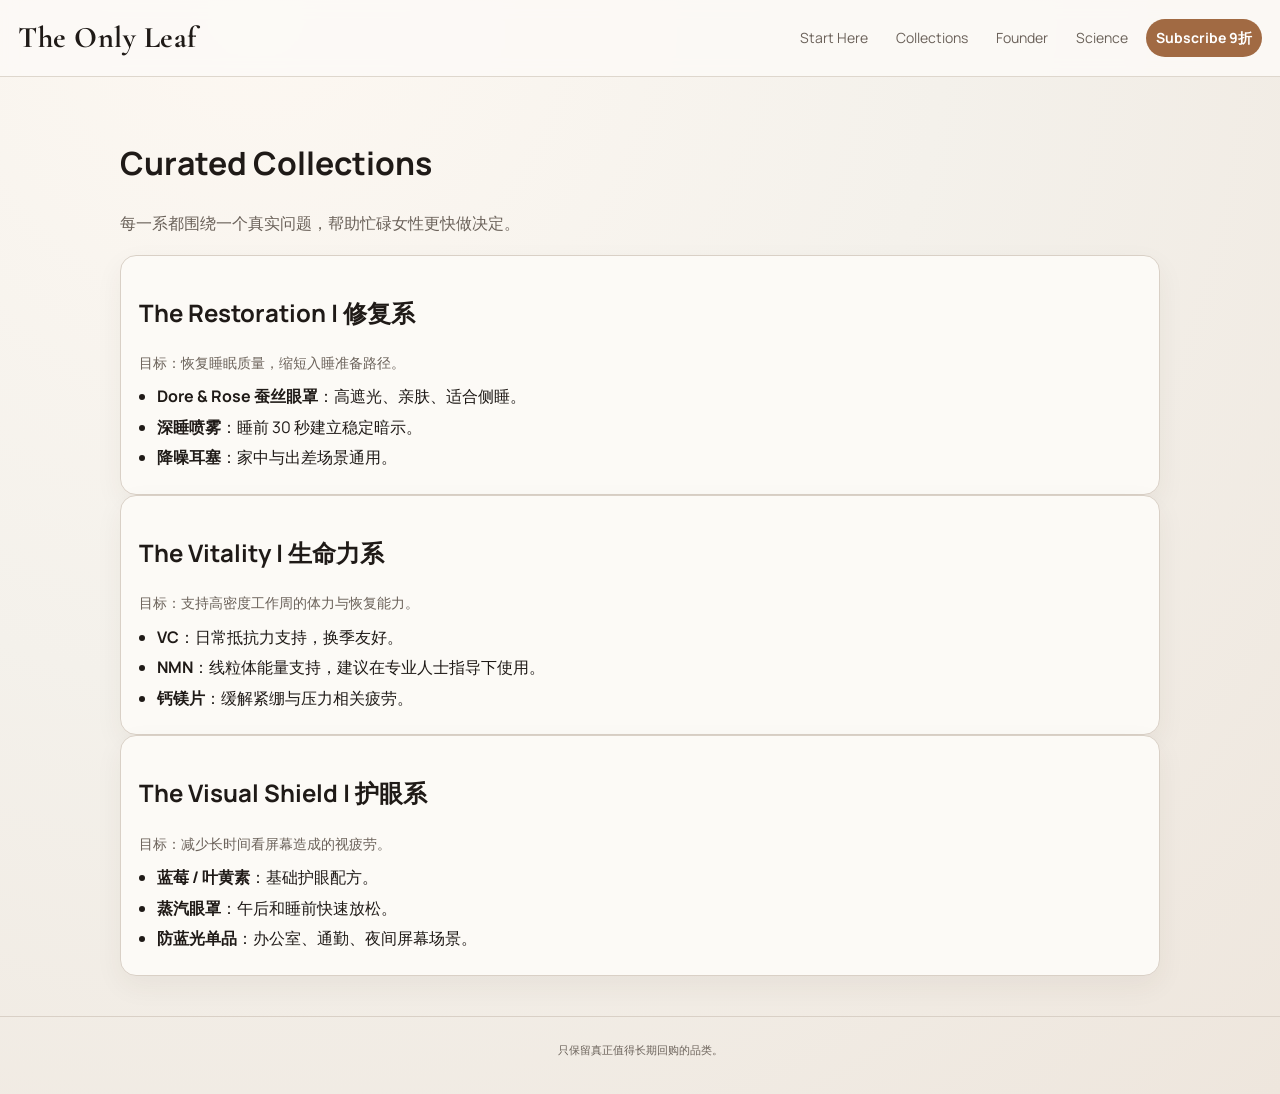
==== collections.html @ 2a1f6c55 "Initial site for The Only Leaf" ====
<!doctype html>
<html lang="zh-CN">
<head>
  <meta charset="utf-8" />
  <meta name="viewport" content="width=device-width,initial-scale=1" />
  <title>Collections | The Only Leaf</title>
  <meta name="description" content="The Only Leaf 三大策展系列：修复系、生命力系、护眼系。" />
  <link rel="stylesheet" href="css/style.css">
</head>
<body>
  <header class="site-header">
    <a class="logo" href="index.html">The Only Leaf</a>
    <nav class="nav">
      <a href="index.html#modules">Start Here</a>
      <a href="collections.html">Collections</a>
      <a href="founder.html">Founder</a>
      <a href="science.html">Science</a>
      <a href="subscription.html" class="cta">Subscribe 9折</a>
    </nav>
  </header>

  <main class="container">
    <div class="section-head">
      <h1>Curated Collections</h1>
      <p>每一系都围绕一个真实问题，帮助忙碌女性更快做决定。</p>
    </div>

    <section id="restoration" class="card">
      <h2>The Restoration | 修复系</h2>
      <p>目标：恢复睡眠质量，缩短入睡准备路径。</p>
      <ul>
        <li><strong>Dore & Rose 蚕丝眼罩</strong>：高遮光、亲肤、适合侧睡。</li>
        <li><strong>深睡喷雾</strong>：睡前 30 秒建立稳定暗示。</li>
        <li><strong>降噪耳塞</strong>：家中与出差场景通用。</li>
      </ul>
    </section>

    <section id="vitality" class="card">
      <h2>The Vitality | 生命力系</h2>
      <p>目标：支持高密度工作周的体力与恢复能力。</p>
      <ul>
        <li><strong>VC</strong>：日常抵抗力支持，换季友好。</li>
        <li><strong>NMN</strong>：线粒体能量支持，建议在专业人士指导下使用。</li>
        <li><strong>钙镁片</strong>：缓解紧绷与压力相关疲劳。</li>
      </ul>
    </section>

    <section id="visual" class="card">
      <h2>The Visual Shield | 护眼系</h2>
      <p>目标：减少长时间看屏幕造成的视疲劳。</p>
      <ul>
        <li><strong>蓝莓 / 叶黄素</strong>：基础护眼配方。</li>
        <li><strong>蒸汽眼罩</strong>：午后和睡前快速放松。</li>
        <li><strong>防蓝光单品</strong>：办公室、通勤、夜间屏幕场景。</li>
      </ul>
    </section>
  </main>

  <footer class="site-footer">
    <small>只保留真正值得长期回购的品类。</small>
  </footer>
</body>
</html>
---- css/style.css ----
@import url('https://fonts.googleapis.com/css2?family=Manrope:wght@400;500;700&family=Cormorant+Garamond:wght@500;600;700&display=swap');

:root {
  --bg: #f4f1eb;
  --panel: #fcfaf6;
  --ink: #1f1a17;
  --muted: #6b625a;
  --line: #d9d0c6;
  --accent: #a16a43;
  --accent-dark: #7f5031;
  --hero-shadow: rgba(31, 26, 23, 0.55);
  --radius: 16px;
  --radius-sm: 12px;
  --container: 1080px;
}

* {
  box-sizing: border-box;
}

html,
body {
  margin: 0;
  padding: 0;
  background: radial-gradient(circle at 20% 0%, #fdf8f2 0%, var(--bg) 46%, #eee6dd 100%);
  color: var(--ink);
  font-family: 'Manrope', 'Helvetica Neue', sans-serif;
  line-height: 1.6;
}

a {
  color: inherit;
}

.site-header {
  position: sticky;
  top: 0;
  z-index: 20;
  display: flex;
  justify-content: space-between;
  align-items: center;
  gap: 16px;
  padding: 14px 18px;
  border-bottom: 1px solid rgba(217, 208, 198, 0.85);
  background: rgba(252, 250, 246, 0.88);
  backdrop-filter: blur(8px);
}

.logo {
  text-decoration: none;
  font-family: 'Cormorant Garamond', Georgia, serif;
  font-size: 30px;
  letter-spacing: 0.5px;
  font-weight: 700;
}

.nav {
  display: flex;
  flex-wrap: wrap;
  align-items: center;
  justify-content: flex-end;
  gap: 8px;
}

.nav a {
  text-decoration: none;
  color: var(--muted);
  font-size: 14px;
  padding: 8px 10px;
  border-radius: 999px;
  transition: color 0.2s ease, background-color 0.2s ease;
}

.nav a:hover {
  color: var(--ink);
  background: rgba(161, 106, 67, 0.08);
}

.nav .cta {
  background: var(--accent);
  color: #fff;
  font-weight: 700;
}

.nav .cta:hover {
  background: var(--accent-dark);
  color: #fff;
}

main {
  animation: rise 0.65s ease both;
}

.hero {
  min-height: 66vh;
  display: grid;
  align-items: end;
  background-image:
    linear-gradient(120deg, var(--hero-shadow) 8%, rgba(31, 26, 23, 0.25) 55%, rgba(31, 26, 23, 0.5) 100%),
    url('https://images.unsplash.com/photo-1521572267360-ee0c2909d518?auto=format&fit=crop&w=1800&q=80');
  background-size: cover;
  background-position: center;
  color: #fff;
}

.hero-inner {
  max-width: var(--container);
  width: 100%;
  margin: 0 auto;
  padding: 72px 20px 44px;
}

.kicker {
  margin: 0 0 10px;
  letter-spacing: 1.1px;
  font-size: 12px;
  text-transform: uppercase;
  opacity: 0.9;
}

.slogan {
  margin: 0;
  max-width: 660px;
  font-family: 'Cormorant Garamond', Georgia, serif;
  font-size: clamp(36px, 6.2vw, 66px);
  line-height: 0.95;
}

.sub {
  margin: 14px 0 26px;
  max-width: 540px;
  font-size: 16px;
  opacity: 0.95;
}

.hero-ctas {
  display: flex;
  gap: 10px;
  flex-wrap: wrap;
}

.btn {
  display: inline-block;
  text-decoration: none;
  border-radius: 999px;
  padding: 11px 17px;
  font-weight: 700;
  border: 1px solid transparent;
  transition: transform 0.2s ease, background-color 0.2s ease, color 0.2s ease;
}

.btn:hover {
  transform: translateY(-1px);
}

.btn.primary {
  background: #fff;
  color: #221c18;
}

.btn.ghost {
  border-color: rgba(255, 255, 255, 0.8);
  color: #fff;
}

.btn.solid {
  background: var(--accent);
  color: #fff;
}

.btn.solid:hover {
  background: var(--accent-dark);
}

.container {
  max-width: var(--container);
  margin: 0 auto;
  padding: 40px 20px;
}

.section-head {
  margin-bottom: 18px;
}

.section-head h2 {
  margin: 0 0 6px;
  font-family: 'Cormorant Garamond', Georgia, serif;
  font-size: clamp(28px, 4.8vw, 40px);
  line-height: 1;
}

.section-head p {
  margin: 0;
  color: var(--muted);
}

.modules,
.collections-grid,
.info-grid,
.plans {
  display: grid;
  gap: 14px;
}

.modules {
  grid-template-columns: repeat(3, minmax(0, 1fr));
}

.module,
.card,
.plan,
.info-card,
.story-card,
.table-wrap {
  background: var(--panel);
  border: 1px solid var(--line);
  border-radius: var(--radius);
  padding: 18px;
  box-shadow: 0 10px 28px rgba(71, 51, 35, 0.06);
}

.module h3,
.card h3,
.plan h3,
.story-card h3,
.info-card h3 {
  margin: 0 0 8px;
  font-size: 20px;
}

.module p,
.card p,
.info-card p,
.plan p,
.story-card p {
  margin: 0;
  color: var(--muted);
  font-size: 14px;
}

.collections-grid {
  grid-template-columns: repeat(3, minmax(0, 1fr));
}

.card ul,
.plan ul,
.story-card ul,
.checklist {
  margin: 10px 0 0;
  padding-left: 18px;
}

.card li,
.plan li,
.story-card li,
.checklist li {
  margin: 5px 0;
}

.info-grid {
  grid-template-columns: 1.1fr 1fr;
}

.story-card {
  background: linear-gradient(130deg, #f7efe7 0%, #fdfbf8 100%);
}

.video-placeholder {
  margin-top: 12px;
  border-radius: var(--radius-sm);
  border: 1px dashed var(--line);
  min-height: 160px;
  display: grid;
  place-items: center;
  color: var(--muted);
  background: rgba(255, 255, 255, 0.75);
}

.table-wrap {
  overflow-x: auto;
}

table {
  width: 100%;
  border-collapse: collapse;
  min-width: 640px;
}

th,
td {
  text-align: left;
  border-bottom: 1px solid var(--line);
  padding: 10px 8px;
  vertical-align: top;
}

th {
  font-size: 12px;
  text-transform: uppercase;
  letter-spacing: 0.8px;
  color: var(--muted);
}

.small {
  font-size: 13px;
  color: var(--muted);
}

.plans {
  grid-template-columns: repeat(3, minmax(0, 1fr));
}

.plan.featured {
  border-color: #bb8f6f;
  background: linear-gradient(170deg, #fff7ef 0%, #fdf6ee 100%);
}

.plan .price {
  margin-top: 10px;
  font-weight: 700;
}

.site-footer {
  border-top: 1px solid var(--line);
  padding: 22px 20px 34px;
  text-align: center;
  color: var(--muted);
  font-size: 13px;
}

.reveal {
  opacity: 0;
  transform: translateY(10px);
  animation: reveal 0.55s ease forwards;
}

.reveal:nth-child(2) { animation-delay: 0.08s; }
.reveal:nth-child(3) { animation-delay: 0.16s; }

@keyframes rise {
  from {
    opacity: 0;
    transform: translateY(8px);
  }
  to {
    opacity: 1;
    transform: translateY(0);
  }
}

@keyframes reveal {
  to {
    opacity: 1;
    transform: translateY(0);
  }
}

@media (max-width: 960px) {
  .modules,
  .collections-grid,
  .plans,
  .info-grid {
    grid-template-columns: 1fr;
  }

  .hero {
    min-height: 58vh;
  }

  .hero-inner {
    padding-top: 58px;
  }
}

@media (max-width: 680px) {
  .site-header {
    padding: 12px 14px;
  }

  .logo {
    font-size: 24px;
  }

  .nav a {
    font-size: 13px;
    padding: 7px 9px;
  }

  .hero-inner {
    padding: 52px 16px 28px;
  }

  .container {
    padding: 28px 16px;
  }
}
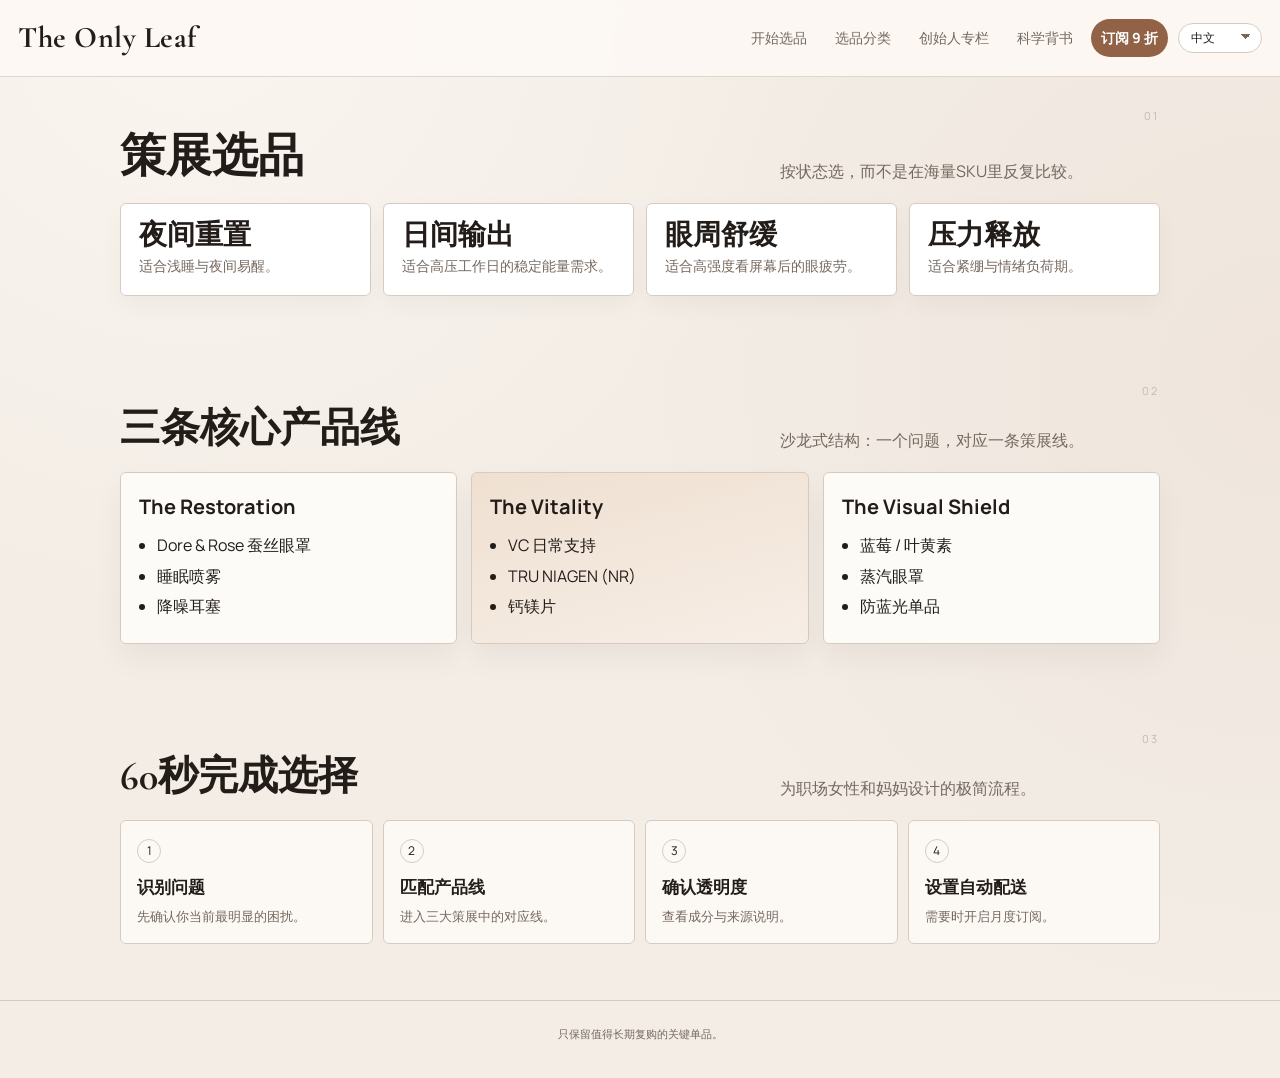
==== commit 3b7a7aa0: "Unify site with VIP salon visual language and multilingual UX" ====
--- a/collections.html
+++ b/collections.html
@@ -4,60 +4,100 @@
   <meta charset="utf-8" />
   <meta name="viewport" content="width=device-width,initial-scale=1" />
   <title>Collections | The Only Leaf</title>
-  <meta name="description" content="The Only Leaf 三大策展系列：修复系、生命力系、护眼系。" />
   <link rel="stylesheet" href="css/style.css">
 </head>
 <body>
   <header class="site-header">
     <a class="logo" href="index.html">The Only Leaf</a>
-    <nav class="nav">
-      <a href="index.html#modules">Start Here</a>
-      <a href="collections.html">Collections</a>
-      <a href="founder.html">Founder</a>
-      <a href="science.html">Science</a>
-      <a href="subscription.html" class="cta">Subscribe 9折</a>
-    </nav>
+    <div class="header-right">
+      <nav class="nav">
+        <a href="index.html#modules" data-i18n="nav_start">Start Here</a>
+        <a href="collections.html" data-i18n="nav_collections">Collections</a>
+        <a href="founder.html" data-i18n="nav_founder">Founder</a>
+        <a href="science.html" data-i18n="nav_science">Science</a>
+        <a href="subscription.html" class="cta" data-i18n="nav_subscribe">Subscribe 9折</a>
+      </nav>
+      <div class="lang-switch">
+        <label class="sr-only" for="lang-select">Language</label>
+        <select id="lang-select" class="lang-select" data-lang-select>
+          <option value="en">English</option>
+          <option value="ja">日本語</option>
+          <option value="zh">中文</option>
+        </select>
+      </div>
+    </div>
   </header>
 
-  <main class="container">
-    <div class="section-head">
-      <h1>Curated Collections</h1>
-      <p>每一系都围绕一个真实问题，帮助忙碌女性更快做决定。</p>
-    </div>
-
-    <section id="restoration" class="card">
-      <h2>The Restoration | 修复系</h2>
-      <p>目标：恢复睡眠质量，缩短入睡准备路径。</p>
-      <ul>
-        <li><strong>Dore & Rose 蚕丝眼罩</strong>：高遮光、亲肤、适合侧睡。</li>
-        <li><strong>深睡喷雾</strong>：睡前 30 秒建立稳定暗示。</li>
-        <li><strong>降噪耳塞</strong>：家中与出差场景通用。</li>
-      </ul>
+  <main>
+    <section class="container chapter" data-chapter="01">
+      <div class="section-head split-head">
+        <h1 data-i18n="title">Curated Collections</h1>
+        <p data-i18n="sub">Choose by lifestyle need, not by endless product lists.</p>
+      </div>
+      <div class="concern-grid">
+        <article class="concern-card"><h3 data-i18n="c1_t">Night Reset</h3><p data-i18n="c1_d">For shallow sleep and fragmented nights.</p></article>
+        <article class="concern-card"><h3 data-i18n="c2_t">Daily Output</h3><p data-i18n="c2_d">For stable energy during heavy workdays.</p></article>
+        <article class="concern-card"><h3 data-i18n="c3_t">Eye Relief</h3><p data-i18n="c3_d">For long screen exposure and dry eye strain.</p></article>
+        <article class="concern-card"><h3 data-i18n="c4_t">Stress Ease</h3><p data-i18n="c4_d">For physical tension and nervous overload.</p></article>
+      </div>
     </section>
 
-    <section id="vitality" class="card">
-      <h2>The Vitality | 生命力系</h2>
-      <p>目标：支持高密度工作周的体力与恢复能力。</p>
-      <ul>
-        <li><strong>VC</strong>：日常抵抗力支持，换季友好。</li>
-        <li><strong>NMN</strong>：线粒体能量支持，建议在专业人士指导下使用。</li>
-        <li><strong>钙镁片</strong>：缓解紧绷与压力相关疲劳。</li>
-      </ul>
+    <section class="container chapter" data-chapter="02">
+      <div class="section-head split-head">
+        <h2 data-i18n="col_title">The Core Lines</h2>
+        <p data-i18n="col_sub">A salon-like structure: one concern, one curated line.</p>
+      </div>
+      <div class="collections-grid">
+        <article class="card">
+          <h3 data-i18n="r_title">The Restoration</h3>
+          <ul>
+            <li data-i18n="r1">Dore & Rose silk eye mask</li>
+            <li data-i18n="r2">Sleep mist</li>
+            <li data-i18n="r3">Noise-reduction earplugs</li>
+          </ul>
+        </article>
+        <article class="card highlight-card">
+          <h3 data-i18n="v_title">The Vitality</h3>
+          <ul>
+            <li data-i18n="v1">VC daily support</li>
+            <li data-i18n="v2">TRU NIAGEN (NR)</li>
+            <li data-i18n="v3">Calcium + Magnesium</li>
+          </ul>
+        </article>
+        <article class="card">
+          <h3 data-i18n="s_title">The Visual Shield</h3>
+          <ul>
+            <li data-i18n="s1">Bilberry / Lutein</li>
+            <li data-i18n="s2">Steam eye mask</li>
+            <li data-i18n="s3">Blue-light protection item</li>
+          </ul>
+        </article>
+      </div>
     </section>
 
-    <section id="visual" class="card">
-      <h2>The Visual Shield | 护眼系</h2>
-      <p>目标：减少长时间看屏幕造成的视疲劳。</p>
-      <ul>
-        <li><strong>蓝莓 / 叶黄素</strong>：基础护眼配方。</li>
-        <li><strong>蒸汽眼罩</strong>：午后和睡前快速放松。</li>
-        <li><strong>防蓝光单品</strong>：办公室、通勤、夜间屏幕场景。</li>
-      </ul>
+    <section class="container chapter" data-chapter="03">
+      <div class="section-head split-head">
+        <h2 data-i18n="flow_title">How To Pick In 60 Seconds</h2>
+        <p data-i18n="flow_sub">Simple flow for busy working women and moms.</p>
+      </div>
+      <div class="flow-grid">
+        <article class="flow-step"><span>1</span><h3 data-i18n="f1_t">Identify</h3><p data-i18n="f1_d">Choose your current biggest concern.</p></article>
+        <article class="flow-step"><span>2</span><h3 data-i18n="f2_t">Match</h3><p data-i18n="f2_d">Enter one of the three curated lines.</p></article>
+        <article class="flow-step"><span>3</span><h3 data-i18n="f3_t">Confirm</h3><p data-i18n="f3_d">Check ingredient and sourcing notes.</p></article>
+        <article class="flow-step"><span>4</span><h3 data-i18n="f4_t">Automate</h3><p data-i18n="f4_d">Enable monthly delivery when needed.</p></article>
+      </div>
     </section>
   </main>
 
-  <footer class="site-footer">
-    <small>只保留真正值得长期回购的品类。</small>
-  </footer>
+  <footer class="site-footer"><small data-i18n="footer">Only essentials that earn repeat purchase stay here.</small></footer>
+
+  <script>
+    window.PAGE_I18N = {
+      zh:{nav_start:'开始选品',nav_collections:'选品分类',nav_founder:'创始人专栏',nav_science:'科学背书',nav_subscribe:'订阅 9 折',title:'策展选品',sub:'按状态选，而不是在海量SKU里反复比较。',c1_t:'夜间重置',c1_d:'适合浅睡与夜间易醒。',c2_t:'日间输出',c2_d:'适合高压工作日的稳定能量需求。',c3_t:'眼周舒缓',c3_d:'适合高强度看屏幕后的眼疲劳。',c4_t:'压力释放',c4_d:'适合紧绷与情绪负荷期。',col_title:'三条核心产品线',col_sub:'沙龙式结构：一个问题，对应一条策展线。',r_title:'The Restoration',r1:'Dore & Rose 蚕丝眼罩',r2:'睡眠喷雾',r3:'降噪耳塞',v_title:'The Vitality',v1:'VC 日常支持',v2:'TRU NIAGEN (NR)',v3:'钙镁片',s_title:'The Visual Shield',s1:'蓝莓 / 叶黄素',s2:'蒸汽眼罩',s3:'防蓝光单品',flow_title:'60秒完成选择',flow_sub:'为职场女性和妈妈设计的极简流程。',f1_t:'识别问题',f1_d:'先确认你当前最明显的困扰。',f2_t:'匹配产品线',f2_d:'进入三大策展中的对应线。',f3_t:'确认透明度',f3_d:'查看成分与来源说明。',f4_t:'设置自动配送',f4_d:'需要时开启月度订阅。',footer:'只保留值得长期复购的关键单品。'},
+      en:{nav_start:'Start Here',nav_collections:'Collections',nav_founder:'Founder',nav_science:'Science',nav_subscribe:'Subscribe 10% Off',title:'Curated Collections',sub:'Choose by need, not by endless product lists.',c1_t:'Night Reset',c1_d:'For shallow sleep and fragmented nights.',c2_t:'Daily Output',c2_d:'For stable energy during heavy workdays.',c3_t:'Eye Relief',c3_d:'For long screen exposure and dry eye strain.',c4_t:'Stress Ease',c4_d:'For physical tension and nervous overload.',col_title:'The Core Lines',col_sub:'A salon-like structure: one concern, one curated line.',r_title:'The Restoration',r1:'Dore & Rose silk eye mask',r2:'Sleep mist',r3:'Noise-reduction earplugs',v_title:'The Vitality',v1:'VC daily support',v2:'TRU NIAGEN (NR)',v3:'Calcium + Magnesium',s_title:'The Visual Shield',s1:'Bilberry / Lutein',s2:'Steam eye mask',s3:'Blue-light protection item',flow_title:'How To Pick In 60 Seconds',flow_sub:'Simple flow for busy working women and moms.',f1_t:'Identify',f1_d:'Choose your current biggest concern.',f2_t:'Match',f2_d:'Enter one of the three curated lines.',f3_t:'Confirm',f3_d:'Check ingredient and sourcing notes.',f4_t:'Automate',f4_d:'Enable monthly delivery when needed.',footer:'Only essentials that earn repeat purchase stay here.'},
+      ja:{nav_start:'はじめに',nav_collections:'コレクション',nav_founder:'Founder',nav_science:'科学情報',nav_subscribe:'定期便 10%OFF',title:'キュレーションコレクション',sub:'大量SKUではなく、悩み起点で選ぶ。',c1_t:'夜リセット',c1_d:'浅い睡眠・夜間覚醒に。',c2_t:'日中出力',c2_d:'高負荷日の安定エネルギーに。',c3_t:'目の緩和',c3_d:'長時間画面作業後の目疲れに。',c4_t:'ストレス緩和',c4_d:'緊張と負荷の高い時期に。',col_title:'3つのコアライン',col_sub:'サロン型構成: 1つの悩みに1つのライン。',r_title:'The Restoration',r1:'Dore & Rose シルクアイマスク',r2:'スリープミスト',r3:'ノイズ低減耳栓',v_title:'The Vitality',v1:'VC デイリーサポート',v2:'TRU NIAGEN (NR)',v3:'カルシウム + マグネシウム',s_title:'The Visual Shield',s1:'ビルベリー / ルテイン',s2:'蒸気アイマスク',s3:'ブルーライト対策アイテム',flow_title:'60秒で選ぶ方法',flow_sub:'働く女性とママ向けのシンプル導線。',f1_t:'課題確認',f1_d:'今の一番大きい悩みを決める。',f2_t:'ライン選択',f2_d:'3つのキュレーションから選ぶ。',f3_t:'透明性確認',f3_d:'成分と原料情報を確認。',f4_t:'自動配送',f4_d:'必要なら月次配送を設定。',footer:'リピート価値のある必須品のみを厳選。'}
+    };
+  </script>
+  <script src="js/i18n.js"></script>
 </body>
 </html>
--- a/css/style.css
+++ b/css/style.css
@@ -1,14 +1,14 @@
 @import url('https://fonts.googleapis.com/css2?family=Manrope:wght@400;500;700&family=Cormorant+Garamond:wght@500;600;700&display=swap');
 
 :root {
-  --bg: #f4f1eb;
-  --panel: #fcfaf6;
-  --ink: #1f1a17;
-  --muted: #6b625a;
-  --line: #d9d0c6;
-  --accent: #a16a43;
-  --accent-dark: #7f5031;
-  --hero-shadow: rgba(31, 26, 23, 0.55);
+  --bg: #f3ede6;
+  --panel: #fdfbf8;
+  --ink: #231d1a;
+  --muted: #75685f;
+  --line: #d7cbc0;
+  --accent: #916246;
+  --accent-dark: #764b33;
+  --hero-shadow: rgba(32, 24, 19, 0.52);
   --radius: 16px;
   --radius-sm: 12px;
   --container: 1080px;
@@ -22,7 +22,10 @@
 body {
   margin: 0;
   padding: 0;
-  background: radial-gradient(circle at 20% 0%, #fdf8f2 0%, var(--bg) 46%, #eee6dd 100%);
+  background:
+    radial-gradient(circle at 15% 0%, #faf5ef 0%, transparent 40%),
+    radial-gradient(circle at 100% 35%, #efe5dc 0%, transparent 45%),
+    var(--bg);
   color: var(--ink);
   font-family: 'Manrope', 'Helvetica Neue', sans-serif;
   line-height: 1.6;
@@ -42,7 +45,7 @@
   gap: 16px;
   padding: 14px 18px;
   border-bottom: 1px solid rgba(217, 208, 198, 0.85);
-  background: rgba(252, 250, 246, 0.88);
+  background: rgba(253, 249, 244, 0.88);
   backdrop-filter: blur(8px);
 }
 
@@ -62,6 +65,12 @@
   gap: 8px;
 }
 
+.header-right {
+  display: flex;
+  align-items: center;
+  gap: 10px;
+}
+
 .nav a {
   text-decoration: none;
   color: var(--muted);
@@ -87,6 +96,46 @@
   color: #fff;
 }
 
+.lang-switch {
+  display: inline-flex;
+  align-items: center;
+}
+
+.lang-select {
+  border: 1px solid var(--line);
+  border-radius: 999px;
+  background: #fff;
+  color: var(--ink);
+  font-size: 12px;
+  padding: 8px 30px 8px 12px;
+  line-height: 1;
+  appearance: none;
+  background-image:
+    linear-gradient(45deg, transparent 50%, var(--muted) 50%),
+    linear-gradient(135deg, var(--muted) 50%, transparent 50%);
+  background-position:
+    calc(100% - 15px) calc(50% - 1px),
+    calc(100% - 10px) calc(50% - 1px);
+  background-size: 5px 5px, 5px 5px;
+  background-repeat: no-repeat;
+}
+
+.lang-select:focus {
+  outline: 2px solid rgba(145, 98, 70, 0.24);
+  outline-offset: 1px;
+}
+
+.sr-only {
+  position: absolute;
+  width: 1px;
+  height: 1px;
+  padding: 0;
+  margin: -1px;
+  overflow: hidden;
+  clip: rect(0, 0, 0, 0);
+  border: 0;
+}
+
 main {
   animation: rise 0.65s ease both;
 }
@@ -95,12 +144,43 @@
   min-height: 66vh;
   display: grid;
   align-items: end;
-  background-image:
-    linear-gradient(120deg, var(--hero-shadow) 8%, rgba(31, 26, 23, 0.25) 55%, rgba(31, 26, 23, 0.5) 100%),
-    url('https://images.unsplash.com/photo-1521572267360-ee0c2909d518?auto=format&fit=crop&w=1800&q=80');
+  position: relative;
+  overflow: hidden;
+  background: #1e1714;
+  color: #fff;
+}
+
+.editorial-hero {
+  grid-template-columns: minmax(0, 1fr) 260px;
+  column-gap: 20px;
+}
+
+.hero::before {
+  content: "";
+  position: absolute;
+  inset: 0;
+  background: linear-gradient(120deg, var(--hero-shadow) 8%, rgba(31, 26, 23, 0.2) 55%, rgba(31, 26, 23, 0.55) 100%);
+  z-index: 1;
+}
+
+.hero-media {
+  position: absolute;
+  inset: 0;
+  z-index: 0;
+}
+
+.hero-track {
+  display: flex;
+  width: 200%;
+  height: 100%;
+  animation: heroScrollLTR 26s linear infinite;
+}
+
+.hero-slide {
+  flex: 0 0 calc(100% / 6);
+  height: 100%;
   background-size: cover;
   background-position: center;
-  color: #fff;
 }
 
 .hero-inner {
@@ -108,6 +188,34 @@
   width: 100%;
   margin: 0 auto;
   padding: 72px 20px 44px;
+  position: relative;
+  z-index: 2;
+}
+
+.hero-note {
+  align-self: end;
+  margin: 0 20px 44px 0;
+  padding: 16px;
+  border-radius: 14px;
+  border: 1px solid rgba(255, 255, 255, 0.36);
+  background: rgba(255, 255, 255, 0.08);
+  backdrop-filter: blur(4px);
+  position: relative;
+  z-index: 2;
+}
+
+.hero-note-label {
+  margin: 0;
+  font-size: 12px;
+  letter-spacing: 1px;
+  text-transform: uppercase;
+  opacity: 0.88;
+}
+
+.hero-note-copy {
+  margin: 8px 0 0;
+  font-size: 13px;
+  line-height: 1.55;
 }
 
 .kicker {
@@ -175,7 +283,28 @@
 .container {
   max-width: var(--container);
   margin: 0 auto;
-  padding: 40px 20px;
+  padding: 56px 20px;
+}
+
+.chapter {
+  position: relative;
+}
+
+.chapter::before {
+  content: attr(data-chapter);
+  position: absolute;
+  top: 30px;
+  right: 22px;
+  color: #c8b9ad;
+  font-size: 11px;
+  letter-spacing: 1.4px;
+}
+
+.split-head {
+  display: grid;
+  grid-template-columns: minmax(0, 1fr) minmax(280px, 380px);
+  gap: 18px;
+  align-items: end;
 }
 
 .section-head {
@@ -186,6 +315,13 @@
   margin: 0 0 6px;
   font-family: 'Cormorant Garamond', Georgia, serif;
   font-size: clamp(28px, 4.8vw, 40px);
+  line-height: 1;
+}
+
+.section-head h1 {
+  margin: 0 0 6px;
+  font-family: 'Cormorant Garamond', Georgia, serif;
+  font-size: clamp(32px, 5.2vw, 46px);
   line-height: 1;
 }
 
@@ -214,9 +350,9 @@
 .table-wrap {
   background: var(--panel);
   border: 1px solid var(--line);
-  border-radius: var(--radius);
+  border-radius: 6px;
   padding: 18px;
-  box-shadow: 0 10px 28px rgba(71, 51, 35, 0.06);
+  box-shadow: 0 14px 30px rgba(40, 28, 21, 0.05);
 }
 
 .module h3,
@@ -257,6 +393,189 @@
   margin: 5px 0;
 }
 
+.tone-soft {
+  background: #f6eee6;
+}
+
+.tone-plain {
+  background: #faf6f1;
+}
+
+.tone-dark {
+  background: #2f2520;
+  border-color: #2f2520;
+  color: #f5eeea;
+}
+
+.tone-dark p {
+  color: #e3d5cd;
+}
+
+.highlight-card {
+  background: linear-gradient(165deg, #efe0d1 0%, #f7eee6 100%);
+}
+
+.editorial-duo {
+  display: grid;
+  grid-template-columns: minmax(0, 1.35fr) minmax(260px, 0.65fr);
+  gap: 18px;
+  align-items: stretch;
+}
+
+.duo-main,
+.duo-side {
+  border: 1px solid var(--line);
+  border-radius: 6px;
+  padding: 24px;
+  background: var(--panel);
+}
+
+.duo-main h2 {
+  margin: 0 0 8px;
+  font-family: 'Cormorant Garamond', Georgia, serif;
+  font-size: clamp(28px, 4vw, 42px);
+  line-height: 0.98;
+}
+
+.duo-main p,
+.duo-side p {
+  margin: 0;
+  color: var(--muted);
+}
+
+.duo-side {
+  display: grid;
+  place-items: center;
+  background: #f1e4d8;
+}
+
+.duo-side p {
+  color: #4f3e34;
+  font-size: 15px;
+}
+
+.final-cta {
+  padding-top: 18px;
+}
+
+.concern-grid {
+  display: grid;
+  grid-template-columns: repeat(4, minmax(0, 1fr));
+  gap: 12px;
+}
+
+.concern-card {
+  border: 1px solid var(--line);
+  border-radius: 6px;
+  padding: 18px;
+  background: #fff;
+  box-shadow: 0 10px 24px rgba(38, 27, 20, 0.04);
+}
+
+.concern-card h3 {
+  margin: 0 0 6px;
+  font-family: 'Cormorant Garamond', Georgia, serif;
+  font-size: 28px;
+  line-height: 0.95;
+}
+
+.concern-card p {
+  margin: 0;
+  font-size: 14px;
+  color: var(--muted);
+}
+
+.feature-grid {
+  display: grid;
+  grid-template-columns: repeat(3, minmax(0, 1fr));
+  gap: 12px;
+}
+
+.feature-card {
+  border: 1px solid var(--line);
+  background: #fff;
+  border-radius: 6px;
+  padding: 18px;
+}
+
+.feature-card span {
+  display: block;
+  font-size: 11px;
+  letter-spacing: 1.4px;
+  color: #bba999;
+  margin-bottom: 10px;
+}
+
+.feature-card h3 {
+  margin: 0 0 8px;
+  font-size: 20px;
+}
+
+.feature-card p {
+  margin: 0;
+  color: var(--muted);
+  font-size: 14px;
+}
+
+.flow-grid {
+  display: grid;
+  grid-template-columns: repeat(4, minmax(0, 1fr));
+  gap: 10px;
+}
+
+.flow-step {
+  border: 1px solid var(--line);
+  border-radius: 6px;
+  background: #fcf9f5;
+  padding: 16px;
+}
+
+.flow-step span {
+  display: inline-block;
+  width: 24px;
+  height: 24px;
+  border-radius: 999px;
+  border: 1px solid var(--line);
+  text-align: center;
+  line-height: 22px;
+  font-size: 12px;
+  margin-bottom: 10px;
+}
+
+.flow-step h3 {
+  margin: 0 0 6px;
+  font-size: 17px;
+}
+
+.flow-step p {
+  margin: 0;
+  color: var(--muted);
+  font-size: 13px;
+}
+
+.faq-list {
+  display: grid;
+  gap: 10px;
+}
+
+.faq-list details {
+  border: 1px solid var(--line);
+  border-radius: 6px;
+  background: #fff;
+  padding: 12px 14px;
+}
+
+.faq-list summary {
+  cursor: pointer;
+  font-weight: 600;
+}
+
+.faq-list p {
+  margin: 8px 0 2px;
+  color: var(--muted);
+  font-size: 14px;
+}
+
 .info-grid {
   grid-template-columns: 1.1fr 1fr;
 }
@@ -355,11 +674,25 @@
   }
 }
 
+@keyframes heroScrollLTR {
+  from {
+    transform: translateX(-50%);
+  }
+  to {
+    transform: translateX(0);
+  }
+}
+
 @media (max-width: 960px) {
   .modules,
   .collections-grid,
   .plans,
-  .info-grid {
+  .info-grid,
+  .split-head,
+  .editorial-duo,
+  .concern-grid,
+  .feature-grid,
+  .flow-grid {
     grid-template-columns: 1fr;
   }
 
@@ -369,6 +702,14 @@
 
   .hero-inner {
     padding-top: 58px;
+  }
+
+  .editorial-hero {
+    grid-template-columns: 1fr;
+  }
+
+  .hero-note {
+    margin: 0 16px 28px;
   }
 }
 
@@ -386,6 +727,16 @@
     padding: 7px 9px;
   }
 
+  .header-right {
+    width: 100%;
+    justify-content: space-between;
+  }
+
+  .lang-select {
+    padding: 7px 28px 7px 10px;
+    font-size: 11px;
+  }
+
   .hero-inner {
     padding: 52px 16px 28px;
   }
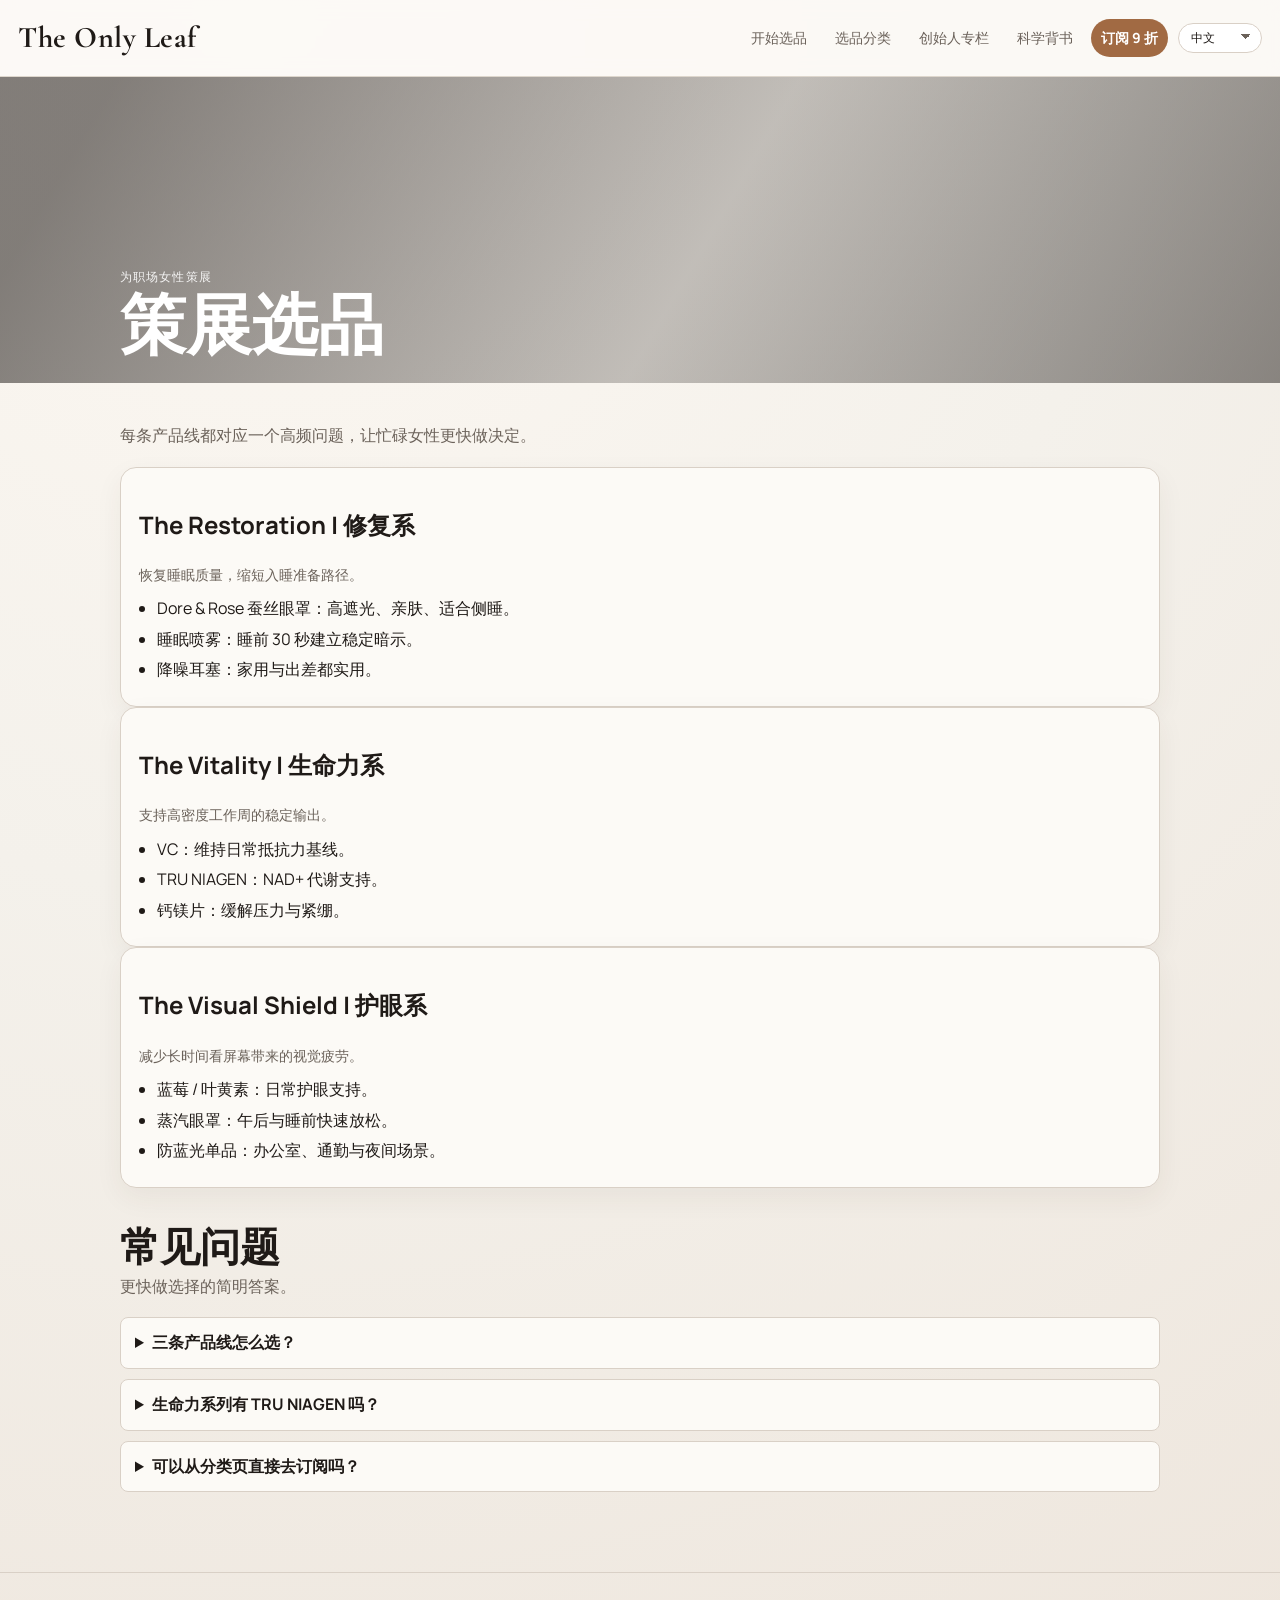
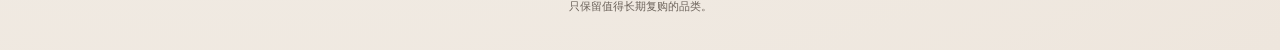
==== commit 1affac09: "Sync trilingual content updates across site" ====
--- a/collections.html
+++ b/collections.html
@@ -4,6 +4,7 @@
   <meta charset="utf-8" />
   <meta name="viewport" content="width=device-width,initial-scale=1" />
   <title>Collections | The Only Leaf</title>
+  <meta name="description" content="The Only Leaf 三大策展系列：修复系、生命力系、护眼系。" />
   <link rel="stylesheet" href="css/style.css">
 </head>
 <body>
@@ -22,81 +23,182 @@
         <select id="lang-select" class="lang-select" data-lang-select>
           <option value="en">English</option>
           <option value="ja">日本語</option>
-          <option value="zh">中文</option>
+          <option value="zh-CN">中文</option>
         </select>
       </div>
     </div>
   </header>
 
-  <main>
-    <section class="container chapter" data-chapter="01">
-      <div class="section-head split-head">
-        <h1 data-i18n="title">Curated Collections</h1>
-        <p data-i18n="sub">Choose by lifestyle need, not by endless product lists.</p>
+  <section class="mini-hero">
+    <div class="mini-hero-inner">
+      <p class="kicker" data-i18n="hero_kicker">Premium Edit for Working Women</p>
+      <h1 class="slogan" data-i18n="hero_title">Curated Collections</h1>
+    </div>
+  </section>
+
+  <main class="container">
+    <div class="section-head">
+      <p data-i18n="intro">Each line solves one high-frequency challenge for busy women.</p>
+    </div>
+
+    <section id="restoration" class="card">
+      <h2 data-i18n="r_title">The Restoration | 修复系</h2>
+      <p data-i18n="r_desc">Restore sleep quality and shorten pre-sleep preparation.</p>
+      <ul>
+        <li data-i18n="r_1"><strong>Dore & Rose Silk Eye Mask</strong>: blackout, skin-friendly, side-sleep ready.</li>
+        <li data-i18n="r_2"><strong>Sleep Mist</strong>: a 30-second pre-sleep cue.</li>
+        <li data-i18n="r_3"><strong>Noise-Reduction Earplugs</strong>: practical for both home and travel.</li>
+      </ul>
+    </section>
+
+    <section id="vitality" class="card">
+      <h2 data-i18n="v_title">The Vitality | 生命力系</h2>
+      <p data-i18n="v_desc">Support stable output during high-density work weeks.</p>
+      <ul>
+        <li data-i18n="v_1"><strong>VC</strong>: daily immune baseline support.</li>
+        <li data-i18n="v_2"><strong>TRU NIAGEN</strong>: NAD+ metabolic support.</li>
+        <li data-i18n="v_3"><strong>Calcium + Magnesium</strong>: stress and tension support.</li>
+      </ul>
+    </section>
+
+    <section id="visual" class="card">
+      <h2 data-i18n="s_title">The Visual Shield | 护眼系</h2>
+      <p data-i18n="s_desc">Reduce visual fatigue from prolonged screen exposure.</p>
+      <ul>
+        <li data-i18n="s_1"><strong>Bilberry / Lutein</strong>: daily visual support.</li>
+        <li data-i18n="s_2"><strong>Steam Eye Mask</strong>: quick midday and bedtime reset.</li>
+        <li data-i18n="s_3"><strong>Blue-light essentials</strong>: office, commute, and night screen use.</li>
+      </ul>
+    </section>
+
+    <section class="container" style="padding-left:0;padding-right:0;">
+      <div class="section-head">
+        <h2 data-i18n="faq_title">FAQ</h2>
+        <p data-i18n="faq_sub">Quick answers for faster selection.</p>
       </div>
-      <div class="concern-grid">
-        <article class="concern-card"><h3 data-i18n="c1_t">Night Reset</h3><p data-i18n="c1_d">For shallow sleep and fragmented nights.</p></article>
-        <article class="concern-card"><h3 data-i18n="c2_t">Daily Output</h3><p data-i18n="c2_d">For stable energy during heavy workdays.</p></article>
-        <article class="concern-card"><h3 data-i18n="c3_t">Eye Relief</h3><p data-i18n="c3_d">For long screen exposure and dry eye strain.</p></article>
-        <article class="concern-card"><h3 data-i18n="c4_t">Stress Ease</h3><p data-i18n="c4_d">For physical tension and nervous overload.</p></article>
+      <div class="faq-list">
+        <details><summary data-i18n="faq_1_q">How do I choose among the three lines?</summary><p data-i18n="faq_1_a">Start from your top concern: sleep, energy, or eye strain.</p></details>
+        <details><summary data-i18n="faq_2_q">Is TRU NIAGEN included in vitality?</summary><p data-i18n="faq_2_a">Yes, it is one of the core picks in The Vitality line.</p></details>
+        <details><summary data-i18n="faq_3_q">Can I subscribe directly from a collection?</summary><p data-i18n="faq_3_a">Yes, jump to subscription and choose the nearest matching plan.</p></details>
       </div>
     </section>
-
-    <section class="container chapter" data-chapter="02">
-      <div class="section-head split-head">
-        <h2 data-i18n="col_title">The Core Lines</h2>
-        <p data-i18n="col_sub">A salon-like structure: one concern, one curated line.</p>
-      </div>
-      <div class="collections-grid">
-        <article class="card">
-          <h3 data-i18n="r_title">The Restoration</h3>
-          <ul>
-            <li data-i18n="r1">Dore & Rose silk eye mask</li>
-            <li data-i18n="r2">Sleep mist</li>
-            <li data-i18n="r3">Noise-reduction earplugs</li>
-          </ul>
-        </article>
-        <article class="card highlight-card">
-          <h3 data-i18n="v_title">The Vitality</h3>
-          <ul>
-            <li data-i18n="v1">VC daily support</li>
-            <li data-i18n="v2">TRU NIAGEN (NR)</li>
-            <li data-i18n="v3">Calcium + Magnesium</li>
-          </ul>
-        </article>
-        <article class="card">
-          <h3 data-i18n="s_title">The Visual Shield</h3>
-          <ul>
-            <li data-i18n="s1">Bilberry / Lutein</li>
-            <li data-i18n="s2">Steam eye mask</li>
-            <li data-i18n="s3">Blue-light protection item</li>
-          </ul>
-        </article>
-      </div>
-    </section>
-
-    <section class="container chapter" data-chapter="03">
-      <div class="section-head split-head">
-        <h2 data-i18n="flow_title">How To Pick In 60 Seconds</h2>
-        <p data-i18n="flow_sub">Simple flow for busy working women and moms.</p>
-      </div>
-      <div class="flow-grid">
-        <article class="flow-step"><span>1</span><h3 data-i18n="f1_t">Identify</h3><p data-i18n="f1_d">Choose your current biggest concern.</p></article>
-        <article class="flow-step"><span>2</span><h3 data-i18n="f2_t">Match</h3><p data-i18n="f2_d">Enter one of the three curated lines.</p></article>
-        <article class="flow-step"><span>3</span><h3 data-i18n="f3_t">Confirm</h3><p data-i18n="f3_d">Check ingredient and sourcing notes.</p></article>
-        <article class="flow-step"><span>4</span><h3 data-i18n="f4_t">Automate</h3><p data-i18n="f4_d">Enable monthly delivery when needed.</p></article>
-      </div>
-    </section>
   </main>
 
-  <footer class="site-footer"><small data-i18n="footer">Only essentials that earn repeat purchase stay here.</small></footer>
+  <footer class="site-footer">
+    <small data-i18n="footer">Only categories worth long-term repeat purchase stay here.</small>
+  </footer>
 
   <script>
     window.PAGE_I18N = {
-      zh:{nav_start:'开始选品',nav_collections:'选品分类',nav_founder:'创始人专栏',nav_science:'科学背书',nav_subscribe:'订阅 9 折',title:'策展选品',sub:'按状态选，而不是在海量SKU里反复比较。',c1_t:'夜间重置',c1_d:'适合浅睡与夜间易醒。',c2_t:'日间输出',c2_d:'适合高压工作日的稳定能量需求。',c3_t:'眼周舒缓',c3_d:'适合高强度看屏幕后的眼疲劳。',c4_t:'压力释放',c4_d:'适合紧绷与情绪负荷期。',col_title:'三条核心产品线',col_sub:'沙龙式结构：一个问题，对应一条策展线。',r_title:'The Restoration',r1:'Dore & Rose 蚕丝眼罩',r2:'睡眠喷雾',r3:'降噪耳塞',v_title:'The Vitality',v1:'VC 日常支持',v2:'TRU NIAGEN (NR)',v3:'钙镁片',s_title:'The Visual Shield',s1:'蓝莓 / 叶黄素',s2:'蒸汽眼罩',s3:'防蓝光单品',flow_title:'60秒完成选择',flow_sub:'为职场女性和妈妈设计的极简流程。',f1_t:'识别问题',f1_d:'先确认你当前最明显的困扰。',f2_t:'匹配产品线',f2_d:'进入三大策展中的对应线。',f3_t:'确认透明度',f3_d:'查看成分与来源说明。',f4_t:'设置自动配送',f4_d:'需要时开启月度订阅。',footer:'只保留值得长期复购的关键单品。'},
-      en:{nav_start:'Start Here',nav_collections:'Collections',nav_founder:'Founder',nav_science:'Science',nav_subscribe:'Subscribe 10% Off',title:'Curated Collections',sub:'Choose by need, not by endless product lists.',c1_t:'Night Reset',c1_d:'For shallow sleep and fragmented nights.',c2_t:'Daily Output',c2_d:'For stable energy during heavy workdays.',c3_t:'Eye Relief',c3_d:'For long screen exposure and dry eye strain.',c4_t:'Stress Ease',c4_d:'For physical tension and nervous overload.',col_title:'The Core Lines',col_sub:'A salon-like structure: one concern, one curated line.',r_title:'The Restoration',r1:'Dore & Rose silk eye mask',r2:'Sleep mist',r3:'Noise-reduction earplugs',v_title:'The Vitality',v1:'VC daily support',v2:'TRU NIAGEN (NR)',v3:'Calcium + Magnesium',s_title:'The Visual Shield',s1:'Bilberry / Lutein',s2:'Steam eye mask',s3:'Blue-light protection item',flow_title:'How To Pick In 60 Seconds',flow_sub:'Simple flow for busy working women and moms.',f1_t:'Identify',f1_d:'Choose your current biggest concern.',f2_t:'Match',f2_d:'Enter one of the three curated lines.',f3_t:'Confirm',f3_d:'Check ingredient and sourcing notes.',f4_t:'Automate',f4_d:'Enable monthly delivery when needed.',footer:'Only essentials that earn repeat purchase stay here.'},
-      ja:{nav_start:'はじめに',nav_collections:'コレクション',nav_founder:'Founder',nav_science:'科学情報',nav_subscribe:'定期便 10%OFF',title:'キュレーションコレクション',sub:'大量SKUではなく、悩み起点で選ぶ。',c1_t:'夜リセット',c1_d:'浅い睡眠・夜間覚醒に。',c2_t:'日中出力',c2_d:'高負荷日の安定エネルギーに。',c3_t:'目の緩和',c3_d:'長時間画面作業後の目疲れに。',c4_t:'ストレス緩和',c4_d:'緊張と負荷の高い時期に。',col_title:'3つのコアライン',col_sub:'サロン型構成: 1つの悩みに1つのライン。',r_title:'The Restoration',r1:'Dore & Rose シルクアイマスク',r2:'スリープミスト',r3:'ノイズ低減耳栓',v_title:'The Vitality',v1:'VC デイリーサポート',v2:'TRU NIAGEN (NR)',v3:'カルシウム + マグネシウム',s_title:'The Visual Shield',s1:'ビルベリー / ルテイン',s2:'蒸気アイマスク',s3:'ブルーライト対策アイテム',flow_title:'60秒で選ぶ方法',flow_sub:'働く女性とママ向けのシンプル導線。',f1_t:'課題確認',f1_d:'今の一番大きい悩みを決める。',f2_t:'ライン選択',f2_d:'3つのキュレーションから選ぶ。',f3_t:'透明性確認',f3_d:'成分と原料情報を確認。',f4_t:'自動配送',f4_d:'必要なら月次配送を設定。',footer:'リピート価値のある必須品のみを厳選。'}
-    };
+    "zh-CN": {
+        "_meta_title": "Collections | The Only Leaf",
+        "_meta_description": "修复系、生命力系、护眼系三大分类，帮助忙碌女性更快完成高质量选品。",
+        "nav_start": "开始选品",
+        "nav_collections": "选品分类",
+        "nav_founder": "创始人专栏",
+        "nav_science": "科学背书",
+        "nav_subscribe": "订阅 9 折",
+        "hero_kicker": "为职场女性策展",
+        "hero_title": "策展选品",
+        "intro": "每条产品线都对应一个高频问题，让忙碌女性更快做决定。",
+        "r_title": "The Restoration | 修复系",
+        "r_desc": "恢复睡眠质量，缩短入睡准备路径。",
+        "r_1": "Dore & Rose 蚕丝眼罩：高遮光、亲肤、适合侧睡。",
+        "r_2": "睡眠喷雾：睡前 30 秒建立稳定暗示。",
+        "r_3": "降噪耳塞：家用与出差都实用。",
+        "v_title": "The Vitality | 生命力系",
+        "v_desc": "支持高密度工作周的稳定输出。",
+        "v_1": "VC：维持日常抵抗力基线。",
+        "v_2": "TRU NIAGEN：NAD+ 代谢支持。",
+        "v_3": "钙镁片：缓解压力与紧绷。",
+        "s_title": "The Visual Shield | 护眼系",
+        "s_desc": "减少长时间看屏幕带来的视觉疲劳。",
+        "s_1": "蓝莓 / 叶黄素：日常护眼支持。",
+        "s_2": "蒸汽眼罩：午后与睡前快速放松。",
+        "s_3": "防蓝光单品：办公室、通勤与夜间场景。",
+        "faq_title": "常见问题",
+        "faq_sub": "更快做选择的简明答案。",
+        "faq_1_q": "三条产品线怎么选？",
+        "faq_1_a": "从你的首要困扰出发：睡眠、能量或眼疲劳。",
+        "faq_2_q": "生命力系列有 TRU NIAGEN 吗？",
+        "faq_2_a": "有，它是 The Vitality 的核心单品之一。",
+        "faq_3_q": "可以从分类页直接去订阅吗？",
+        "faq_3_a": "可以，跳转订阅页选择对应计划即可。",
+        "footer": "只保留值得长期复购的品类。"
+    },
+    "en": {
+        "_meta_title": "Collections | The Only Leaf",
+        "_meta_description": "Explore restoration, vitality, and visual shield lines curated for busy working women and mothers.",
+        "nav_start": "Start Here",
+        "nav_collections": "Collections",
+        "nav_founder": "Founder",
+        "nav_science": "Science",
+        "nav_subscribe": "Subscribe 9% Off",
+        "hero_kicker": "Premium Edit for Working Women",
+        "hero_title": "Curated Collections",
+        "intro": "Each line solves one high-frequency challenge for busy women.",
+        "r_title": "The Restoration",
+        "r_desc": "Restore sleep quality and shorten pre-sleep preparation.",
+        "r_1": "Dore & Rose Silk Eye Mask: blackout, skin-friendly, side-sleep ready.",
+        "r_2": "Sleep Mist: a 30-second pre-sleep cue.",
+        "r_3": "Noise-Reduction Earplugs: practical for both home and travel.",
+        "v_title": "The Vitality",
+        "v_desc": "Support stable output during high-density work weeks.",
+        "v_1": "VC: daily immune baseline support.",
+        "v_2": "TRU NIAGEN: NAD+ metabolic support.",
+        "v_3": "Calcium + Magnesium: stress and tension support.",
+        "s_title": "The Visual Shield",
+        "s_desc": "Reduce visual fatigue from prolonged screen exposure.",
+        "s_1": "Bilberry / Lutein: daily visual support.",
+        "s_2": "Steam Eye Mask: quick midday and bedtime reset.",
+        "s_3": "Blue-light essentials: office, commute, and night screen use.",
+        "faq_title": "FAQ",
+        "faq_sub": "Quick answers for faster selection.",
+        "faq_1_q": "How do I choose among the three lines?",
+        "faq_1_a": "Start from your top concern: sleep, energy, or eye strain.",
+        "faq_2_q": "Is TRU NIAGEN included in vitality?",
+        "faq_2_a": "Yes, it is one of the core picks in The Vitality line.",
+        "faq_3_q": "Can I subscribe directly from a collection?",
+        "faq_3_a": "Yes, jump to subscription and choose the nearest matching plan.",
+        "footer": "Only categories worth long-term repeat purchase stay here."
+    },
+    "ja": {
+        "_meta_title": "Collections | The Only Leaf",
+        "_meta_description": "修復・生命力・護眼の3ラインから、忙しい女性向けに最適な選択を提案します。",
+        "nav_start": "はじめに",
+        "nav_collections": "コレクション",
+        "nav_founder": "創業者",
+        "nav_science": "科学情報",
+        "nav_subscribe": "定期便 9%OFF",
+        "hero_kicker": "働く女性のための厳選",
+        "hero_title": "キュレーションコレクション",
+        "intro": "各ラインは忙しい女性の高頻度課題を1つずつ解決します。",
+        "r_title": "The Restoration",
+        "r_desc": "睡眠の質を整え、就寝準備を短縮。",
+        "r_1": "Dore & Rose シルクアイマスク：高遮光・肌にやさしい・横向き寝対応。",
+        "r_2": "スリープミスト：就寝前30秒の習慣。",
+        "r_3": "ノイズ低減耳栓：自宅と移動の両方で実用的。",
+        "v_title": "The Vitality",
+        "v_desc": "高密度な仕事週間でも安定出力を支援。",
+        "v_1": "VC：日常の免疫ベースを支える。",
+        "v_2": "TRU NIAGEN：NAD+ 代謝サポート。",
+        "v_3": "カルシウム+マグネシウム：緊張とストレスケア。",
+        "s_title": "The Visual Shield",
+        "s_desc": "長時間スクリーンによる視覚疲労を軽減。",
+        "s_1": "ビルベリー / ルテイン：日常の目サポート。",
+        "s_2": "蒸気アイマスク：昼と夜のクイックリセット。",
+        "s_3": "ブルーライト対策：職場・通勤・夜間画面。",
+        "faq_title": "FAQ",
+        "faq_sub": "より早く選ぶための簡潔な回答。",
+        "faq_1_q": "3つのラインはどう選べばいいですか？",
+        "faq_1_a": "最優先の悩み（睡眠・エネルギー・目疲れ）から選んでください。",
+        "faq_2_q": "VitalityにTRU NIAGENは含まれますか？",
+        "faq_2_a": "はい。The Vitality の主要ピックの一つです。",
+        "faq_3_q": "コレクションから直接定期便に進めますか？",
+        "faq_3_a": "はい。対応プランを選んでそのまま進めます。",
+        "footer": "長期リピート価値のあるカテゴリだけを残します。"
+    }
+};
   </script>
   <script src="js/i18n.js"></script>
 </body>
--- a/css/style.css
+++ b/css/style.css
@@ -1,14 +1,14 @@
 @import url('https://fonts.googleapis.com/css2?family=Manrope:wght@400;500;700&family=Cormorant+Garamond:wght@500;600;700&display=swap');
 
 :root {
-  --bg: #f3ede6;
-  --panel: #fdfbf8;
-  --ink: #231d1a;
-  --muted: #75685f;
-  --line: #d7cbc0;
-  --accent: #916246;
-  --accent-dark: #764b33;
-  --hero-shadow: rgba(32, 24, 19, 0.52);
+  --bg: #f4f1eb;
+  --panel: #fcfaf6;
+  --ink: #1f1a17;
+  --muted: #6b625a;
+  --line: #d9d0c6;
+  --accent: #a16a43;
+  --accent-dark: #7f5031;
+  --hero-shadow: rgba(31, 26, 23, 0.55);
   --radius: 16px;
   --radius-sm: 12px;
   --container: 1080px;
@@ -22,10 +22,7 @@
 body {
   margin: 0;
   padding: 0;
-  background:
-    radial-gradient(circle at 15% 0%, #faf5ef 0%, transparent 40%),
-    radial-gradient(circle at 100% 35%, #efe5dc 0%, transparent 45%),
-    var(--bg);
+  background: radial-gradient(circle at 20% 0%, #fdf8f2 0%, var(--bg) 46%, #eee6dd 100%);
   color: var(--ink);
   font-family: 'Manrope', 'Helvetica Neue', sans-serif;
   line-height: 1.6;
@@ -45,7 +42,7 @@
   gap: 16px;
   padding: 14px 18px;
   border-bottom: 1px solid rgba(217, 208, 198, 0.85);
-  background: rgba(253, 249, 244, 0.88);
+  background: rgba(252, 250, 246, 0.88);
   backdrop-filter: blur(8px);
 }
 
@@ -120,11 +117,6 @@
   background-repeat: no-repeat;
 }
 
-.lang-select:focus {
-  outline: 2px solid rgba(145, 98, 70, 0.24);
-  outline-offset: 1px;
-}
-
 .sr-only {
   position: absolute;
   width: 1px;
@@ -144,43 +136,31 @@
   min-height: 66vh;
   display: grid;
   align-items: end;
-  position: relative;
-  overflow: hidden;
-  background: #1e1714;
-  color: #fff;
-}
-
-.editorial-hero {
-  grid-template-columns: minmax(0, 1fr) 260px;
-  column-gap: 20px;
-}
-
-.hero::before {
-  content: "";
-  position: absolute;
-  inset: 0;
-  background: linear-gradient(120deg, var(--hero-shadow) 8%, rgba(31, 26, 23, 0.2) 55%, rgba(31, 26, 23, 0.55) 100%);
-  z-index: 1;
-}
-
-.hero-media {
-  position: absolute;
-  inset: 0;
-  z-index: 0;
-}
-
-.hero-track {
-  display: flex;
-  width: 200%;
-  height: 100%;
-  animation: heroScrollLTR 26s linear infinite;
-}
-
-.hero-slide {
-  flex: 0 0 calc(100% / 6);
-  height: 100%;
+  background-image:
+    linear-gradient(120deg, var(--hero-shadow) 8%, rgba(31, 26, 23, 0.25) 55%, rgba(31, 26, 23, 0.5) 100%),
+    url('https://images.unsplash.com/photo-1616683693504-3ea7e9ad6fec?auto=format&fit=crop&w=1800&q=80');
   background-size: cover;
   background-position: center;
+  color: #fff;
+}
+
+.mini-hero {
+  min-height: 34vh;
+  display: grid;
+  align-items: end;
+  background-image:
+    linear-gradient(120deg, var(--hero-shadow) 8%, rgba(31, 26, 23, 0.25) 55%, rgba(31, 26, 23, 0.5) 100%),
+    url('https://images.unsplash.com/photo-1616683693504-3ea7e9ad6fec?auto=format&fit=crop&w=1800&q=80');
+  background-size: cover;
+  background-position: center;
+  color: #fff;
+}
+
+.mini-hero-inner {
+  max-width: var(--container);
+  margin: 0 auto;
+  width: 100%;
+  padding: 44px 20px 24px;
 }
 
 .hero-inner {
@@ -188,34 +168,6 @@
   width: 100%;
   margin: 0 auto;
   padding: 72px 20px 44px;
-  position: relative;
-  z-index: 2;
-}
-
-.hero-note {
-  align-self: end;
-  margin: 0 20px 44px 0;
-  padding: 16px;
-  border-radius: 14px;
-  border: 1px solid rgba(255, 255, 255, 0.36);
-  background: rgba(255, 255, 255, 0.08);
-  backdrop-filter: blur(4px);
-  position: relative;
-  z-index: 2;
-}
-
-.hero-note-label {
-  margin: 0;
-  font-size: 12px;
-  letter-spacing: 1px;
-  text-transform: uppercase;
-  opacity: 0.88;
-}
-
-.hero-note-copy {
-  margin: 8px 0 0;
-  font-size: 13px;
-  line-height: 1.55;
 }
 
 .kicker {
@@ -283,28 +235,7 @@
 .container {
   max-width: var(--container);
   margin: 0 auto;
-  padding: 56px 20px;
-}
-
-.chapter {
-  position: relative;
-}
-
-.chapter::before {
-  content: attr(data-chapter);
-  position: absolute;
-  top: 30px;
-  right: 22px;
-  color: #c8b9ad;
-  font-size: 11px;
-  letter-spacing: 1.4px;
-}
-
-.split-head {
-  display: grid;
-  grid-template-columns: minmax(0, 1fr) minmax(280px, 380px);
-  gap: 18px;
-  align-items: end;
+  padding: 40px 20px;
 }
 
 .section-head {
@@ -315,13 +246,6 @@
   margin: 0 0 6px;
   font-family: 'Cormorant Garamond', Georgia, serif;
   font-size: clamp(28px, 4.8vw, 40px);
-  line-height: 1;
-}
-
-.section-head h1 {
-  margin: 0 0 6px;
-  font-family: 'Cormorant Garamond', Georgia, serif;
-  font-size: clamp(32px, 5.2vw, 46px);
   line-height: 1;
 }
 
@@ -350,9 +274,9 @@
 .table-wrap {
   background: var(--panel);
   border: 1px solid var(--line);
-  border-radius: 6px;
+  border-radius: var(--radius);
   padding: 18px;
-  box-shadow: 0 14px 30px rgba(40, 28, 21, 0.05);
+  box-shadow: 0 10px 28px rgba(71, 51, 35, 0.06);
 }
 
 .module h3,
@@ -393,189 +317,6 @@
   margin: 5px 0;
 }
 
-.tone-soft {
-  background: #f6eee6;
-}
-
-.tone-plain {
-  background: #faf6f1;
-}
-
-.tone-dark {
-  background: #2f2520;
-  border-color: #2f2520;
-  color: #f5eeea;
-}
-
-.tone-dark p {
-  color: #e3d5cd;
-}
-
-.highlight-card {
-  background: linear-gradient(165deg, #efe0d1 0%, #f7eee6 100%);
-}
-
-.editorial-duo {
-  display: grid;
-  grid-template-columns: minmax(0, 1.35fr) minmax(260px, 0.65fr);
-  gap: 18px;
-  align-items: stretch;
-}
-
-.duo-main,
-.duo-side {
-  border: 1px solid var(--line);
-  border-radius: 6px;
-  padding: 24px;
-  background: var(--panel);
-}
-
-.duo-main h2 {
-  margin: 0 0 8px;
-  font-family: 'Cormorant Garamond', Georgia, serif;
-  font-size: clamp(28px, 4vw, 42px);
-  line-height: 0.98;
-}
-
-.duo-main p,
-.duo-side p {
-  margin: 0;
-  color: var(--muted);
-}
-
-.duo-side {
-  display: grid;
-  place-items: center;
-  background: #f1e4d8;
-}
-
-.duo-side p {
-  color: #4f3e34;
-  font-size: 15px;
-}
-
-.final-cta {
-  padding-top: 18px;
-}
-
-.concern-grid {
-  display: grid;
-  grid-template-columns: repeat(4, minmax(0, 1fr));
-  gap: 12px;
-}
-
-.concern-card {
-  border: 1px solid var(--line);
-  border-radius: 6px;
-  padding: 18px;
-  background: #fff;
-  box-shadow: 0 10px 24px rgba(38, 27, 20, 0.04);
-}
-
-.concern-card h3 {
-  margin: 0 0 6px;
-  font-family: 'Cormorant Garamond', Georgia, serif;
-  font-size: 28px;
-  line-height: 0.95;
-}
-
-.concern-card p {
-  margin: 0;
-  font-size: 14px;
-  color: var(--muted);
-}
-
-.feature-grid {
-  display: grid;
-  grid-template-columns: repeat(3, minmax(0, 1fr));
-  gap: 12px;
-}
-
-.feature-card {
-  border: 1px solid var(--line);
-  background: #fff;
-  border-radius: 6px;
-  padding: 18px;
-}
-
-.feature-card span {
-  display: block;
-  font-size: 11px;
-  letter-spacing: 1.4px;
-  color: #bba999;
-  margin-bottom: 10px;
-}
-
-.feature-card h3 {
-  margin: 0 0 8px;
-  font-size: 20px;
-}
-
-.feature-card p {
-  margin: 0;
-  color: var(--muted);
-  font-size: 14px;
-}
-
-.flow-grid {
-  display: grid;
-  grid-template-columns: repeat(4, minmax(0, 1fr));
-  gap: 10px;
-}
-
-.flow-step {
-  border: 1px solid var(--line);
-  border-radius: 6px;
-  background: #fcf9f5;
-  padding: 16px;
-}
-
-.flow-step span {
-  display: inline-block;
-  width: 24px;
-  height: 24px;
-  border-radius: 999px;
-  border: 1px solid var(--line);
-  text-align: center;
-  line-height: 22px;
-  font-size: 12px;
-  margin-bottom: 10px;
-}
-
-.flow-step h3 {
-  margin: 0 0 6px;
-  font-size: 17px;
-}
-
-.flow-step p {
-  margin: 0;
-  color: var(--muted);
-  font-size: 13px;
-}
-
-.faq-list {
-  display: grid;
-  gap: 10px;
-}
-
-.faq-list details {
-  border: 1px solid var(--line);
-  border-radius: 6px;
-  background: #fff;
-  padding: 12px 14px;
-}
-
-.faq-list summary {
-  cursor: pointer;
-  font-weight: 600;
-}
-
-.faq-list p {
-  margin: 8px 0 2px;
-  color: var(--muted);
-  font-size: 14px;
-}
-
 .info-grid {
   grid-template-columns: 1.1fr 1fr;
 }
@@ -639,6 +380,29 @@
   font-weight: 700;
 }
 
+.faq-list {
+  display: grid;
+  gap: 10px;
+}
+
+.faq-list details {
+  border: 1px solid var(--line);
+  border-radius: 8px;
+  background: var(--panel);
+  padding: 12px 14px;
+}
+
+.faq-list summary {
+  cursor: pointer;
+  font-weight: 700;
+}
+
+.faq-list p {
+  margin: 8px 0 2px;
+  color: var(--muted);
+  font-size: 14px;
+}
+
 .site-footer {
   border-top: 1px solid var(--line);
   padding: 22px 20px 34px;
@@ -674,25 +438,11 @@
   }
 }
 
-@keyframes heroScrollLTR {
-  from {
-    transform: translateX(-50%);
-  }
-  to {
-    transform: translateX(0);
-  }
-}
-
 @media (max-width: 960px) {
   .modules,
   .collections-grid,
   .plans,
-  .info-grid,
-  .split-head,
-  .editorial-duo,
-  .concern-grid,
-  .feature-grid,
-  .flow-grid {
+  .info-grid {
     grid-template-columns: 1fr;
   }
 
@@ -700,16 +450,12 @@
     min-height: 58vh;
   }
 
+  .mini-hero {
+    min-height: 28vh;
+  }
+
   .hero-inner {
     padding-top: 58px;
-  }
-
-  .editorial-hero {
-    grid-template-columns: 1fr;
-  }
-
-  .hero-note {
-    margin: 0 16px 28px;
   }
 }
 
@@ -741,6 +487,10 @@
     padding: 52px 16px 28px;
   }
 
+  .mini-hero-inner {
+    padding: 34px 16px 20px;
+  }
+
   .container {
     padding: 28px 16px;
   }
